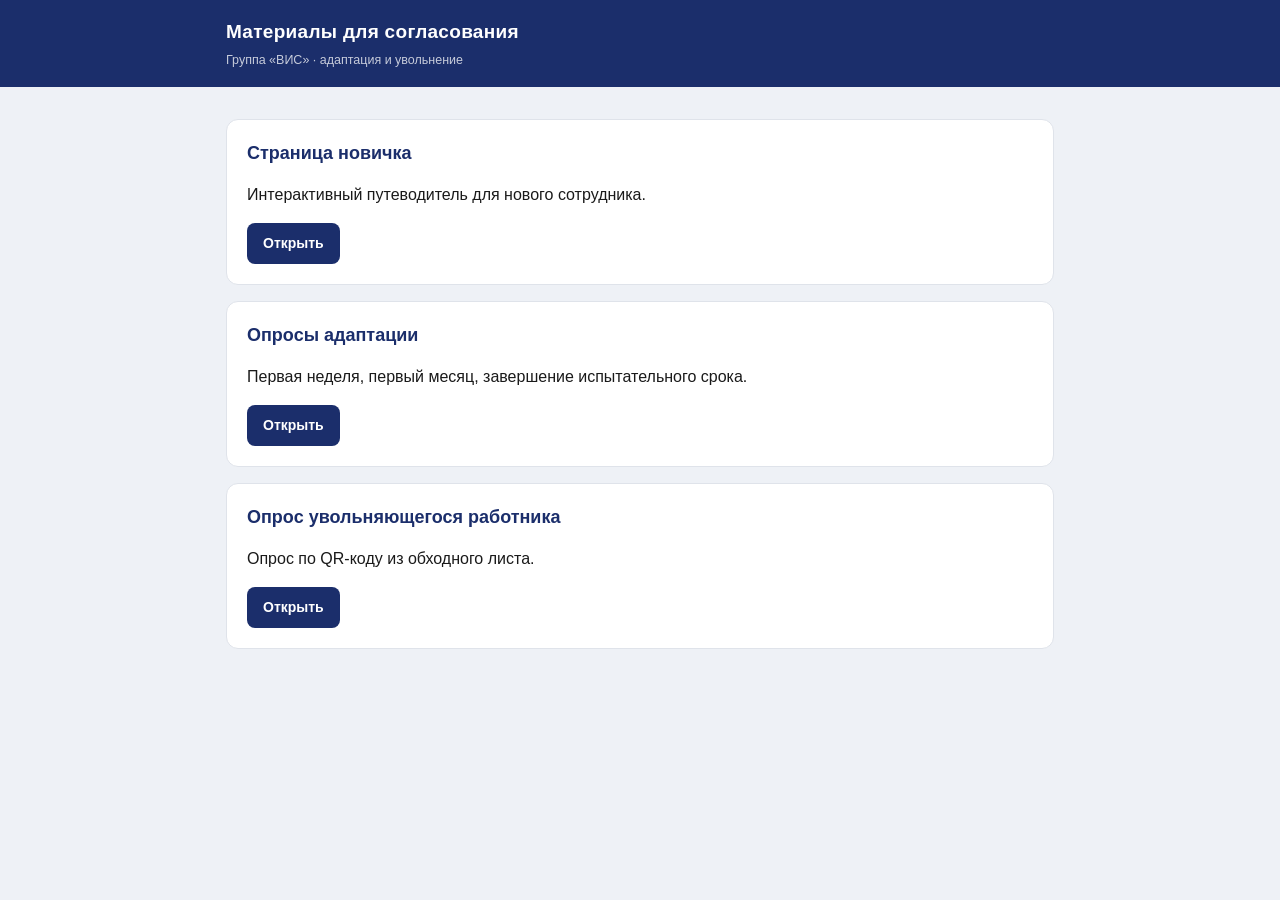
==== index.html @ 8ed2e3bd "Демо для согласования: опросы адаптации и увольнения, страница новичка Co-Authored-By: Claude Opus 5" ====
<!doctype html>
<html lang="ru"><head><meta charset="utf-8"><meta name="robots" content="noindex, nofollow">
<meta name="viewport" content="width=device-width, initial-scale=1"><title>Группа «ВИС» — материалы для согласования</title>
<link rel="stylesheet" href="style.css?v=8"></head><body>
<header class="top"><div class="wrap"><h1>Материалы для согласования</h1><p>Группа «ВИС» · адаптация и увольнение</p></div></header>
<main class="wrap">
<div class="card"><h2>Страница новичка</h2><p>Интерактивный путеводитель для нового сотрудника.</p><a class="btn" href="novichok/">Открыть</a></div>
<div class="card"><h2>Опросы адаптации</h2><p>Первая неделя, первый месяц, завершение испытательного срока.</p><a class="btn" href="adaptacia/">Открыть</a></div>
<div class="card"><h2>Опрос увольняющегося работника</h2><p>Опрос по QR-коду из обходного листа.</p><a class="btn" href="uvolnenie/">Открыть</a></div>
</main></body></html>
---- style.css ----
:root{--navy:#1B2E6B;--gold:#C8861E;--ink:#1a1a1a;--grey:#5a6270;--line:#dfe3ea;--soft:#f4f6fa;--ok:#2e7d32}
*{box-sizing:border-box}
body{margin:0;font:16px/1.5 -apple-system,BlinkMacSystemFont,"Segoe UI",Roboto,Arial,sans-serif;color:var(--ink);background:#eef1f6}
.wrap{max-width:860px;margin:0 auto;padding:16px}
header.top{background:var(--navy);color:#fff;padding:18px 0}
header.top .wrap{padding:0 16px}
header.top h1{margin:0;font-size:19px;letter-spacing:.3px}
header.top p{margin:4px 0 0;font-size:12.5px;opacity:.75}
.bar{height:5px;background:#d6dbe6;position:sticky;top:0;z-index:9}
.bar i{display:block;height:100%;background:var(--gold);width:0;transition:width .3s}
.card{background:#fff;border:1px solid var(--line);border-radius:12px;padding:20px;margin:16px 0}
h2{font-size:18px;color:var(--navy);margin:0 0 4px}
h3{font-size:15px;color:var(--navy);margin:22px 0 8px;padding-bottom:6px;border-bottom:1px solid var(--line)}
.hint{color:var(--grey);font-size:13.5px;margin:0 0 16px}
label.f{display:block;font-weight:600;font-size:14.5px;margin:16px 0 6px}
select,textarea,input[type=text]{width:100%;padding:11px 12px;border:1px solid var(--line);border-radius:8px;font:inherit;background:#fff}
textarea{min-height:80px;resize:vertical}
.opts{display:flex;flex-wrap:wrap;gap:8px}
.opts label{flex:1 1 auto;min-width:140px}
.opts input{position:absolute;opacity:0;pointer-events:none}
.opts span{display:block;text-align:center;padding:10px 12px;border:1px solid var(--line);border-radius:8px;cursor:pointer;font-size:14px;background:#fff}
.opts input:checked+span{background:var(--navy);border-color:var(--navy);color:#fff;font-weight:600}
.q{padding:12px 0;border-bottom:1px solid #eef0f4}
.q:last-child{border-bottom:0}
.q p{margin:0 0 8px;font-size:14.5px}
.scale{display:flex;gap:6px}
.scale label{flex:1}
.scale input{position:absolute;opacity:0;pointer-events:none}
.scale span{display:block;text-align:center;padding:9px 0;border:1px solid var(--line);border-radius:8px;cursor:pointer;font-size:14px;font-weight:600;background:#fff}
.scale .np span{font-size:12px;font-weight:500;color:var(--grey)}
.scale input:checked+span{background:var(--navy);border-color:var(--navy);color:#fff}
.scale .np input:checked+span{background:var(--grey);border-color:var(--grey);color:#fff}
.legend{display:flex;gap:6px;font-size:11px;color:var(--grey);margin-bottom:10px}
.legend div{flex:1;text-align:center}
.chk{display:flex;flex-wrap:wrap;gap:8px}
.chk label{flex:1 1 200px}
.chk input{position:absolute;opacity:0;pointer-events:none}
.chk span{display:block;padding:10px 12px;border:1px solid var(--line);border-radius:8px;cursor:pointer;font-size:14px;background:#fff}
.chk input:checked+span{background:var(--soft);border-color:var(--navy);font-weight:600;color:var(--navy)}
.nps{display:flex;gap:4px}
.nps label{flex:1}
.nps input{position:absolute;opacity:0;pointer-events:none}
.nps span{display:block;text-align:center;padding:10px 0;border:1px solid var(--line);border-radius:6px;cursor:pointer;font-size:13px;font-weight:600;background:#fff}
.nps input:checked+span{background:var(--gold);border-color:var(--gold);color:#fff}
.nav{display:flex;gap:10px;margin:20px 0 40px}
button{flex:1;padding:14px;border:0;border-radius:9px;font:inherit;font-weight:700;cursor:pointer}
.next{background:var(--navy);color:#fff}
.back{background:#fff;color:var(--navy);border:1px solid var(--line);flex:0 0 110px}
.done{background:var(--ok);color:#fff}
.step{display:none}
.step.on{display:block}
.err{background:#fdecea;border:1px solid #f5c2bd;color:#9b2c20;padding:12px;border-radius:8px;font-size:14px;margin:12px 0}
.thanks{text-align:center;padding:50px 20px}
.thanks h2{font-size:24px}
table.rep{width:100%;border-collapse:collapse;font-size:13.5px;background:#fff}
table.rep th,table.rep td{border:1px solid var(--line);padding:8px 10px;text-align:left}
table.rep th{background:var(--navy);color:#fff;font-weight:600;font-size:12.5px}
table.rep td.n{text-align:center;font-variant-numeric:tabular-nums}
.kpi{display:flex;gap:12px;flex-wrap:wrap;margin:16px 0}
.kpi div{flex:1 1 150px;background:#fff;border:1px solid var(--line);border-radius:10px;padding:14px}
.kpi b{display:block;font-size:26px;color:var(--navy)}
.kpi small{color:var(--grey);font-size:12.5px}
a.btn{display:inline-block;padding:10px 16px;background:var(--navy);color:#fff;text-decoration:none;border-radius:8px;font-size:14px;font-weight:600}
@media(max-width:560px){.scale span{padding:11px 0;font-size:15px}.opts label{min-width:100%}.nps span{padding:9px 0;font-size:12px}}
.bad{outline:2px solid #e2837a;outline-offset:5px;border-radius:8px;background:#fef7f6}
select.bad,textarea.bad{outline:0;border-color:#e2837a;background:#fef7f6}
.toast{position:fixed;left:50%;bottom:24px;transform:translate(-50%,20px);background:#9b2c20;color:#fff;
 padding:12px 18px;border-radius:10px;font-size:14px;font-weight:600;opacity:0;pointer-events:none;
 transition:.25s;z-index:99;max-width:90vw;text-align:center;box-shadow:0 6px 20px rgba(0,0,0,.2)}
.toast.on{opacity:1;transform:translate(-50%,0)}
input.other{margin-top:10px}
#cmpcard .chk{margin-bottom:4px}
/* опрос «Адаптация новичков» */
.ends{display:flex;justify-content:space-between;gap:12px;margin-top:6px;font-size:12px;color:var(--grey)}
.stages a.btn{display:block;margin:12px 0 0;padding:18px 16px;font-size:17px;text-align:center}
/* опрос увольняющегося работника */
.chk.full input:not(:checked)+span{opacity:.45}
textarea.other{margin-top:10px}
.uvol-note{margin:18px 4px 0;font-size:12.5px}
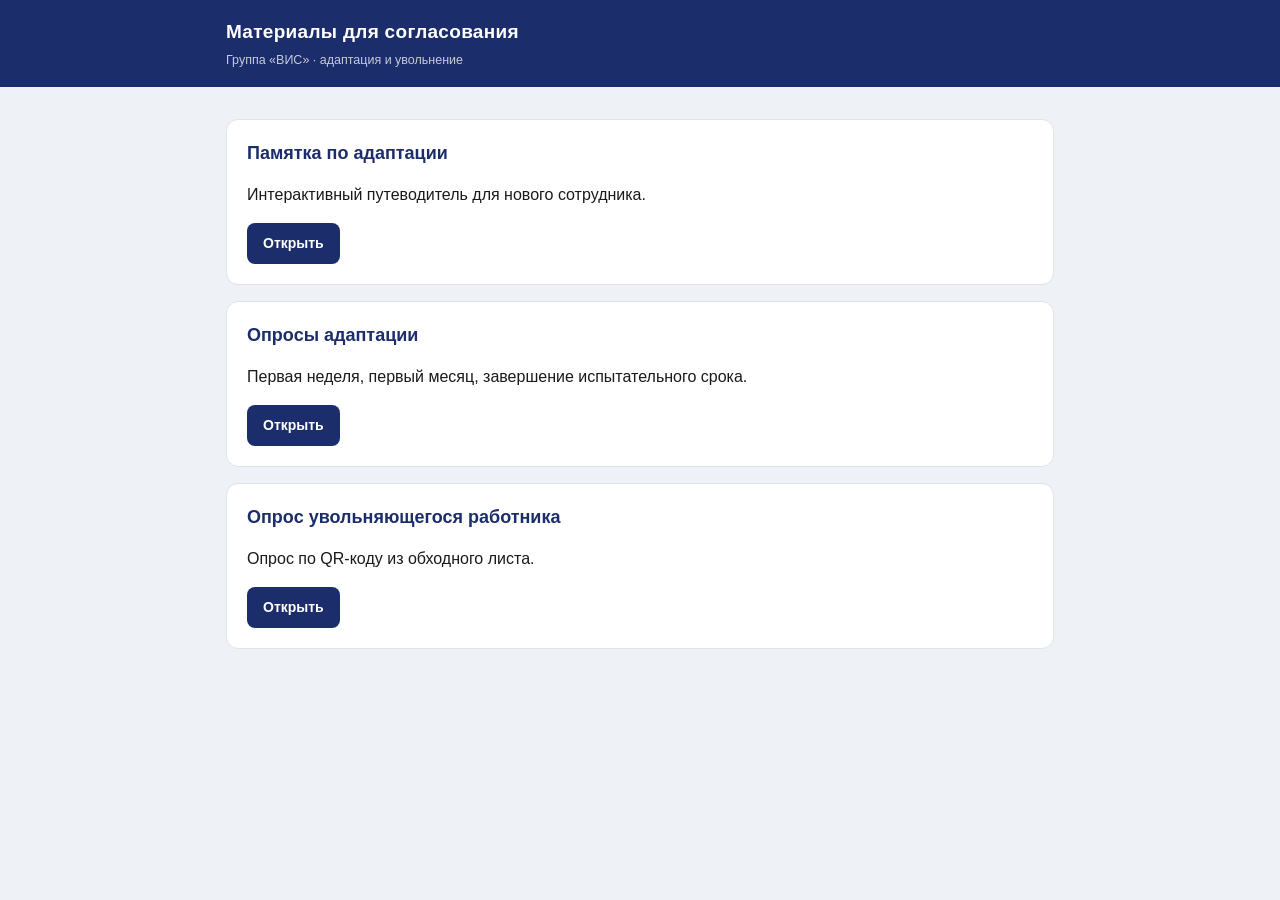
==== commit 15cc72dc: "Правки Юлии: памятка по адаптации, план работы готовит руководитель Co-Authored-By: Claude Opus 5.5 " ====
--- a/index.html
+++ b/index.html
@@ -4,7 +4,7 @@
 <link rel="stylesheet" href="style.css?v=8"></head><body>
 <header class="top"><div class="wrap"><h1>Материалы для согласования</h1><p>Группа «ВИС» · адаптация и увольнение</p></div></header>
 <main class="wrap">
-<div class="card"><h2>Страница новичка</h2><p>Интерактивный путеводитель для нового сотрудника.</p><a class="btn" href="novichok/">Открыть</a></div>
+<div class="card"><h2>Памятка по адаптации</h2><p>Интерактивный путеводитель для нового сотрудника.</p><a class="btn" href="novichok/">Открыть</a></div>
 <div class="card"><h2>Опросы адаптации</h2><p>Первая неделя, первый месяц, завершение испытательного срока.</p><a class="btn" href="adaptacia/">Открыть</a></div>
 <div class="card"><h2>Опрос увольняющегося работника</h2><p>Опрос по QR-коду из обходного листа.</p><a class="btn" href="uvolnenie/">Открыть</a></div>
 </main></body></html>
